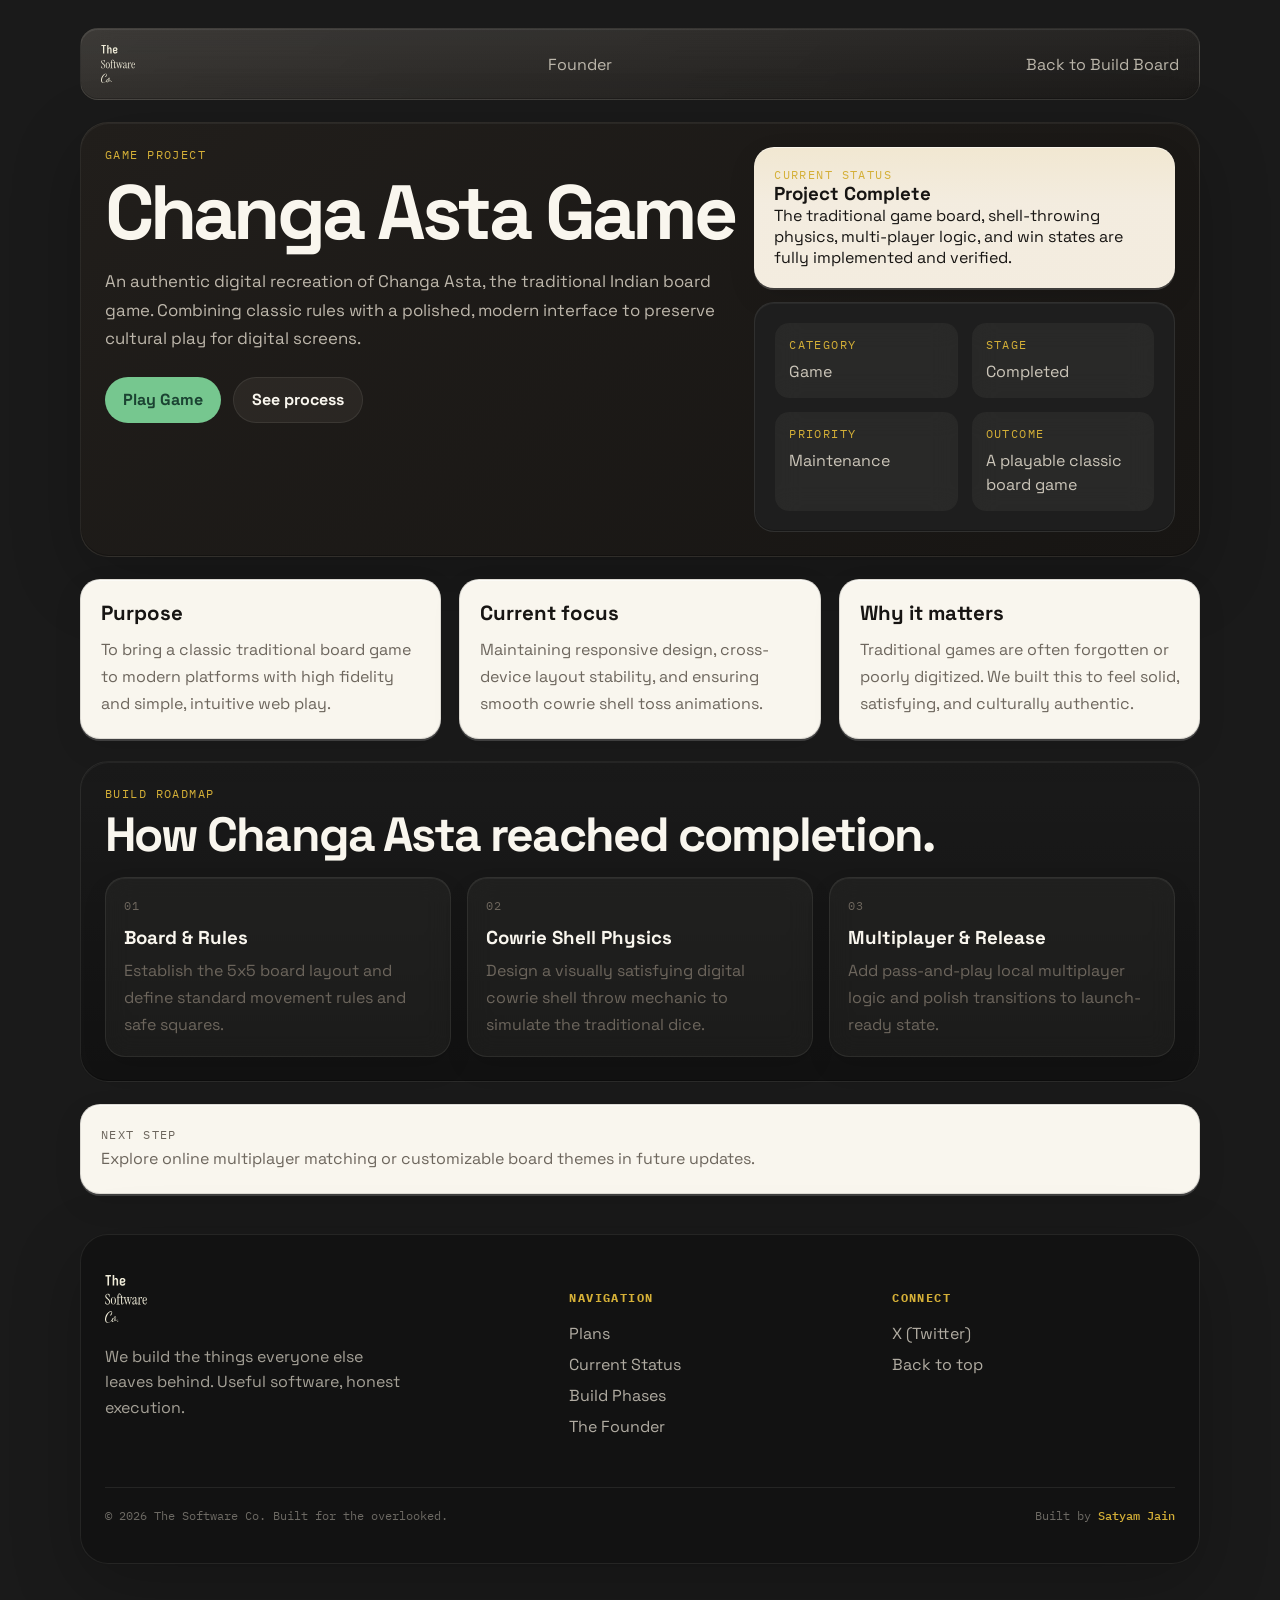
==== projects/changa-asta.html @ 9b9b8d7f "Add files via upload" ====
<!DOCTYPE html>
<html lang="en">
<head>
  <meta charset="UTF-8">
  <meta name="viewport" content="width=device-width, initial-scale=1.0">
  <title>Changa Asta Game | The Software Co.</title>
  <link rel="preconnect" href="https://fonts.googleapis.com">
  <link rel="preconnect" href="https://fonts.gstatic.com" crossorigin>
  <link href="https://fonts.googleapis.com/css2?family=Space+Grotesk:wght@400;500;700&family=IBM+Plex+Mono:wght@400;500&display=swap" rel="stylesheet">
  <link rel="icon" type="image/svg+xml" href="../logo.svg">
  <link rel="stylesheet" href="project.css">
</head>
<body>
  <div class="page">
    <nav class="topbar">
      <a class="brand" href="../index.html"><img src="../logo.svg" alt="The Software Co."></a>
      <a class="back-link" href="../founder.html">Founder</a> <a class="back-link" href="../index.html#status">Back to Build Board</a>
    </nav>
    <header class="hero">
      <section class="hero-copy">
        <p class="eyebrow">Game Project</p>
        <h1>Changa Asta Game</h1>
        <p class="description">An authentic digital recreation of Changa Asta, the traditional Indian board game. Combining classic rules with a polished, modern interface to preserve cultural play for digital screens.</p>
        <div class="hero-actions">
          <a class="button button-primary" href="https://changaasta.pages.dev" target="_blank" style="background: #76c78f; color: #1b4332; text-decoration: none;">Play Game</a>
          <a class="button button-secondary" href="../index.html#phases">See process</a>
        </div>
      </section>
      <aside class="hero-side">
        <div class="status-card">
          <p class="meta-label">Current status</p>
          <h3>Project Complete</h3>
          <p>The traditional game board, shell-throwing physics, multi-player logic, and win states are fully implemented and verified.</p>
        </div>
        <div class="meta-card">
          <div class="meta-grid">
            <div class="meta-item"><p class="meta-label">Category</p><p class="meta-value">Game</p></div>
            <div class="meta-item"><p class="meta-label">Stage</p><p class="meta-value">Completed</p></div>
            <div class="meta-item"><p class="meta-label">Priority</p><p class="meta-value">Maintenance</p></div>
            <div class="meta-item"><p class="meta-label">Outcome</p><p class="meta-value">A playable classic board game</p></div>
          </div>
        </div>
      </aside>
    </header>
    <section class="detail-grid">
      <article class="content-card"><h3>Purpose</h3><p>To bring a classic traditional board game to modern platforms with high fidelity and simple, intuitive web play.</p></article>
      <article class="content-card"><h3>Current focus</h3><p>Maintaining responsive design, cross-device layout stability, and ensuring smooth cowrie shell toss animations.</p></article>
      <article class="content-card"><h3>Why it matters</h3><p>Traditional games are often forgotten or poorly digitized. We built this to feel solid, satisfying, and culturally authentic.</p></article>
    </section>
    <section class="roadmap">
      <div class="section-header"><p class="section-kicker">Build roadmap</p><h2>How Changa Asta reached completion.</h2></div>
      <div class="roadmap-grid">
        <article class="roadmap-step"><p class="step-label">01</p><h3>Board & Rules</h3><p>Establish the 5x5 board layout and define standard movement rules and safe squares.</p></article>
        <article class="roadmap-step"><p class="step-label">02</p><h3>Cowrie Shell Physics</h3><p>Design a visually satisfying digital cowrie shell throw mechanic to simulate the traditional dice.</p></article>
        <article class="roadmap-step"><p class="step-label">03</p><h3>Multiplayer & Release</h3><p>Add pass-and-play local multiplayer logic and polish transitions to launch-ready state.</p></article>
      </div>
    </section>
    <section class="next-step"><p class="meta-label">Next step</p><p>Explore online multiplayer matching or customizable board themes in future updates.</p></section>
  
    <footer class="site-footer">
      <div class="footer-grid">
        <div class="footer-brand">
          <img src="../logo.svg" alt="The Software Co." style="height: 48px; margin-bottom: 16px;">
          <p>We build the things everyone else leaves behind. Useful software, honest execution.</p>
        </div>
        <div class="footer-col">
          <h4>Navigation</h4>
          <ul class="footer-links">
            <li><a href="../index.html#plans">Plans</a></li>
            <li><a href="../index.html#status">Current Status</a></li>
            <li><a href="../index.html#phases">Build Phases</a></li>
            <li><a href="../founder.html">The Founder</a></li>
          </ul>
        </div>
        <div class="footer-col">
          <h4>Connect</h4>
          <ul class="footer-links">
            <li><a href="https://x.com/thesatyamjain" target="_blank">X (Twitter)</a></li>
            <li><a href="../index.html#top">Back to top</a></li>
          </ul>
        </div>
      </div>
      <div class="footer-bottom">
        <p>© 2026 The Software Co. Built for the overlooked.</p>
        <p>Built by <a href="../founder.html">Satyam Jain</a></p>
      </div>
    </footer>
</div>
</body>
</html>
---- projects/project.css ----
:root {
  --bg: #1A1A1A;
  --panel: #121212;
  --panel-soft: #1E1E1E;
  --surface: #F9F6EE;
  --surface-soft: #F5F2EA;
  --text: #171513;
  --text-inverse: #F9F6EE;
  --muted: #6d665d;
  --line: rgba(23, 21, 19, 0.12);
  --line-inverse: rgba(249, 246, 238, 0.08);
  --gold: #D4AF37;
  --radius-xl: 28px;
  --radius-lg: 20px;
  --radius-md: 14px;
  --shadow: 0 22px 70px rgba(0, 0, 0, 0.22);
}

* {
  box-sizing: border-box;
}

body {
  margin: 0;
  min-height: 100vh;
  font-family: "Space Grotesk", "Trebuchet MS", sans-serif;
  color: var(--text-inverse);
  background: var(--bg);
}

a {
  color: inherit;
}

.page {
  width: min(1120px, calc(100% - 32px));
  margin: 0 auto;
  padding: 28px 0 40px;
}

.topbar,
.hero,
.detail-grid,
.roadmap,
.next-step {
  margin-bottom: 22px;
}

.topbar {
  display: flex;
  justify-content: space-between;
  align-items: center;
  gap: 16px;
  padding: 16px 20px;
  border: 1px solid var(--line-inverse);
  border-radius: 18px;
  background:
    linear-gradient(180deg, rgba(255, 255, 255, 0.05), rgba(255, 255, 255, 0.01)),
    linear-gradient(135deg, rgba(66, 62, 57, 0.62), rgba(24, 22, 20, 0.72));
  backdrop-filter: blur(16px);
  box-shadow:
    inset 0 1px 0 rgba(255, 255, 255, 0.08),
    inset 0 -1px 0 rgba(0, 0, 0, 0.22);
}

.brand,
.back-link {
  text-decoration: none;
}

.brand {
  height: 38px;
  display: flex;
  align-items: center;
  transition: opacity 0.2s ease;
}

.brand:hover {
  opacity: 0.85;
}

.brand img {
  height: 100%;
  width: auto;
}

.back-link {
  color: rgba(245, 238, 223, 0.72);
}

.hero {
  position: relative;
  display: grid;
  grid-template-columns: 1.2fr 0.8fr;
  gap: 18px;
  padding: 24px;
  border: 1px solid var(--line-inverse);
  border-radius: var(--radius-xl);
  background: linear-gradient(145deg, #211e1b, #171513);
  box-shadow: var(--shadow);
  backdrop-filter: blur(16px);
}

.hero::before,
.roadmap::before {
  content: "";
  position: absolute;
  inset: 0;
  border-radius: inherit;
  pointer-events: none;
  box-shadow:
    inset 0 1px 0 rgba(255, 255, 255, 0.05),
    inset 0 -1px 0 rgba(0, 0, 0, 0.28);
}

.eyebrow,
.meta-label,
.section-kicker,
.step-label {
  font-family: "IBM Plex Mono", monospace;
  font-size: 0.74rem;
  letter-spacing: 0.12em;
  text-transform: uppercase;
  color: var(--gold);
}

h1,
h2,
h3,
p {
  margin: 0;
}

h1 {
  margin-top: 14px;
  font-size: clamp(2.8rem, 6vw, 5rem);
  line-height: 0.95;
  letter-spacing: -0.05em;
}

.hero-copy p.description {
  max-width: 56ch;
  margin-top: 18px;
  color: rgba(245, 238, 223, 0.74);
  font-size: 1.05rem;
  line-height: 1.7;
}

.hero-actions {
  display: flex;
  gap: 12px;
  flex-wrap: wrap;
  margin-top: 24px;
}

.button {
  display: inline-flex;
  align-items: center;
  justify-content: center;
  min-height: 46px;
  padding: 0 18px;
  border-radius: 999px;
  text-decoration: none;
  font-weight: 700;
}

.button-primary {
  color: #171513;
  background: var(--gold);
}

.button-secondary {
  color: var(--text-inverse);
  border: 1px solid var(--line-inverse);
  background: rgba(245, 238, 223, 0.06);
}

.hero-side {
  display: grid;
  gap: 14px;
}

.status-card,
.meta-card,
.content-card,
.next-step {
  position: relative;
  padding: 20px;
  border-radius: var(--radius-lg);
  background: var(--surface);
  color: var(--text);
  box-shadow:
    inset 0 1px 0 rgba(255, 255, 255, 0.55),
    0 10px 30px rgba(0, 0, 0, 0.08),
    0 2px 0 rgba(255, 255, 255, 0.18);
  transition: transform 0.28s ease, box-shadow 0.28s ease;
}

.status-card:hover,
.content-card:hover,
.next-step:hover {
  transform: translateY(-4px);
  box-shadow:
    inset 0 1px 0 rgba(255, 255, 255, 0.6),
    0 16px 36px rgba(0, 0, 0, 0.12),
    0 2px 0 rgba(255, 255, 255, 0.2);
}

.status-card {
  background:
    linear-gradient(180deg, rgba(200, 155, 60, 0.16), rgba(243, 236, 223, 0.98) 40%),
    var(--surface);
}

.meta-card {
  background: var(--panel-soft);
  color: var(--text-inverse);
  border: 1px solid var(--line-inverse);
  box-shadow:
    inset 0 1px 0 rgba(255, 255, 255, 0.05),
    inset 0 -1px 0 rgba(0, 0, 0, 0.22);
}

.meta-grid {
  display: grid;
  grid-template-columns: repeat(2, minmax(0, 1fr));
  gap: 14px;
}

.meta-item {
  padding: 14px;
  border-radius: var(--radius-md);
  background: rgba(245, 238, 223, 0.05);
  backdrop-filter: blur(12px);
}

.meta-value {
  margin-top: 8px;
  color: rgba(245, 238, 223, 0.8);
  line-height: 1.5;
}

.detail-grid {
  display: grid;
  grid-template-columns: repeat(auto-fit, minmax(280px, 1fr));
  gap: 18px;
}

.content-card {
  border: 1px solid var(--line);
}

.content-card h3 {
  margin-bottom: 10px;
  font-size: 1.28rem;
}

.content-card p,
.content-card li,
.next-step p,
.roadmap-step p {
  color: var(--muted);
  line-height: 1.7;
}

.roadmap {
  position: relative;
  padding: 24px;
  border: 1px solid var(--line-inverse);
  border-radius: var(--radius-xl);
  background:
    linear-gradient(180deg, rgba(255, 255, 255, 0.03), transparent 100%),
    var(--panel);
  backdrop-filter: blur(16px);
}

.section-header {
  margin-bottom: 18px;
}

.section-header h2 {
  margin-top: 10px;
  font-size: clamp(1.8rem, 4vw, 3rem);
  line-height: 1;
  letter-spacing: -0.04em;
}

.roadmap-grid {
  display: grid;
  grid-template-columns: repeat(auto-fit, minmax(280px, 1fr));
  gap: 16px;
}

.roadmap-step {
  position: relative;
  padding: 18px;
  border: 1px solid var(--line-inverse);
  border-radius: var(--radius-lg);
  background: rgba(245, 238, 223, 0.04);
  backdrop-filter: blur(12px);
  box-shadow:
    inset 0 1px 0 rgba(255, 255, 255, 0.05),
    0 12px 24px rgba(0, 0, 0, 0.1);
  transition: transform 0.28s ease, box-shadow 0.28s ease;
}

.roadmap-step:hover {
  transform: translateY(-4px);
  box-shadow:
    inset 0 1px 0 rgba(255, 255, 255, 0.07),
    0 16px 30px rgba(0, 0, 0, 0.14);
}

.roadmap-step h3 {
  margin: 10px 0 8px;
}

.next-step {
  border: 1px solid var(--line);
}

@media (max-width: 900px) {
  .hero {
    grid-template-columns: 1fr;
  }
}

@media (max-width: 640px) {
  .page {
    width: min(100% - 20px, 1120px);
    padding-top: 12px;
  }

  .topbar {
    flex-direction: column;
    align-items: flex-start;
  }

  .meta-grid {
    grid-template-columns: 1fr;
  }

  h1 {
    font-size: clamp(2.3rem, 14vw, 4rem);
  }

  .button {
    width: 100%;
  }
}



/* Footer Styles */
.site-footer {
  margin-top: 40px;
  padding: 40px 24px;
  border: 1px solid var(--line-inverse);
  border-radius: var(--radius-xl);
  background: var(--panel);
  backdrop-filter: blur(16px);
  box-shadow: var(--shadow);
}

.footer-grid {
  display: grid;
  grid-template-columns: 1.5fr 1fr 1fr;
  gap: 40px;
}

.footer-brand h3 {
  font-size: 1.4rem;
  font-weight: 700;
  color: var(--text-inverse);
  margin-bottom: 10px;
}

.footer-brand p {
  color: rgba(245, 238, 223, 0.65);
  line-height: 1.6;
  max-width: 30ch;
}

.footer-col h4 {
  font-family: 'IBM Plex Mono', monospace;
  font-size: 0.74rem;
  letter-spacing: 0.12em;
  text-transform: uppercase;
  color: var(--gold);
  margin-bottom: 18px;
}

.footer-links {
  list-style: none;
  padding: 0;
  margin: 0;
}

.footer-links li {
  margin-bottom: 10px;
}

.footer-links a {
  color: rgba(245, 238, 223, 0.7);
  text-decoration: none;
  transition: color 0.2s ease;
}

.footer-links a:hover {
  color: var(--text-inverse);
}

.footer-bottom {
  margin-top: 40px;
  padding-top: 20px;
  border-top: 1px solid var(--line-inverse);
  display: flex;
  justify-content: space-between;
  align-items: center;
  flex-wrap: wrap;
  gap: 16px;
}

.footer-bottom p {
  font-family: 'IBM Plex Mono', monospace;
  font-size: 0.75rem;
  color: rgba(245, 238, 223, 0.4);
}

.footer-bottom a {
  color: var(--gold);
  text-decoration: none;
  font-weight: 500;
}

@media (max-width: 850px) {
  .footer-grid {
    grid-template-columns: 1fr 1fr;
  }
}

@media (max-width: 600px) {
  .footer-grid {
    grid-template-columns: 1fr;
    gap: 28px;
  }
}
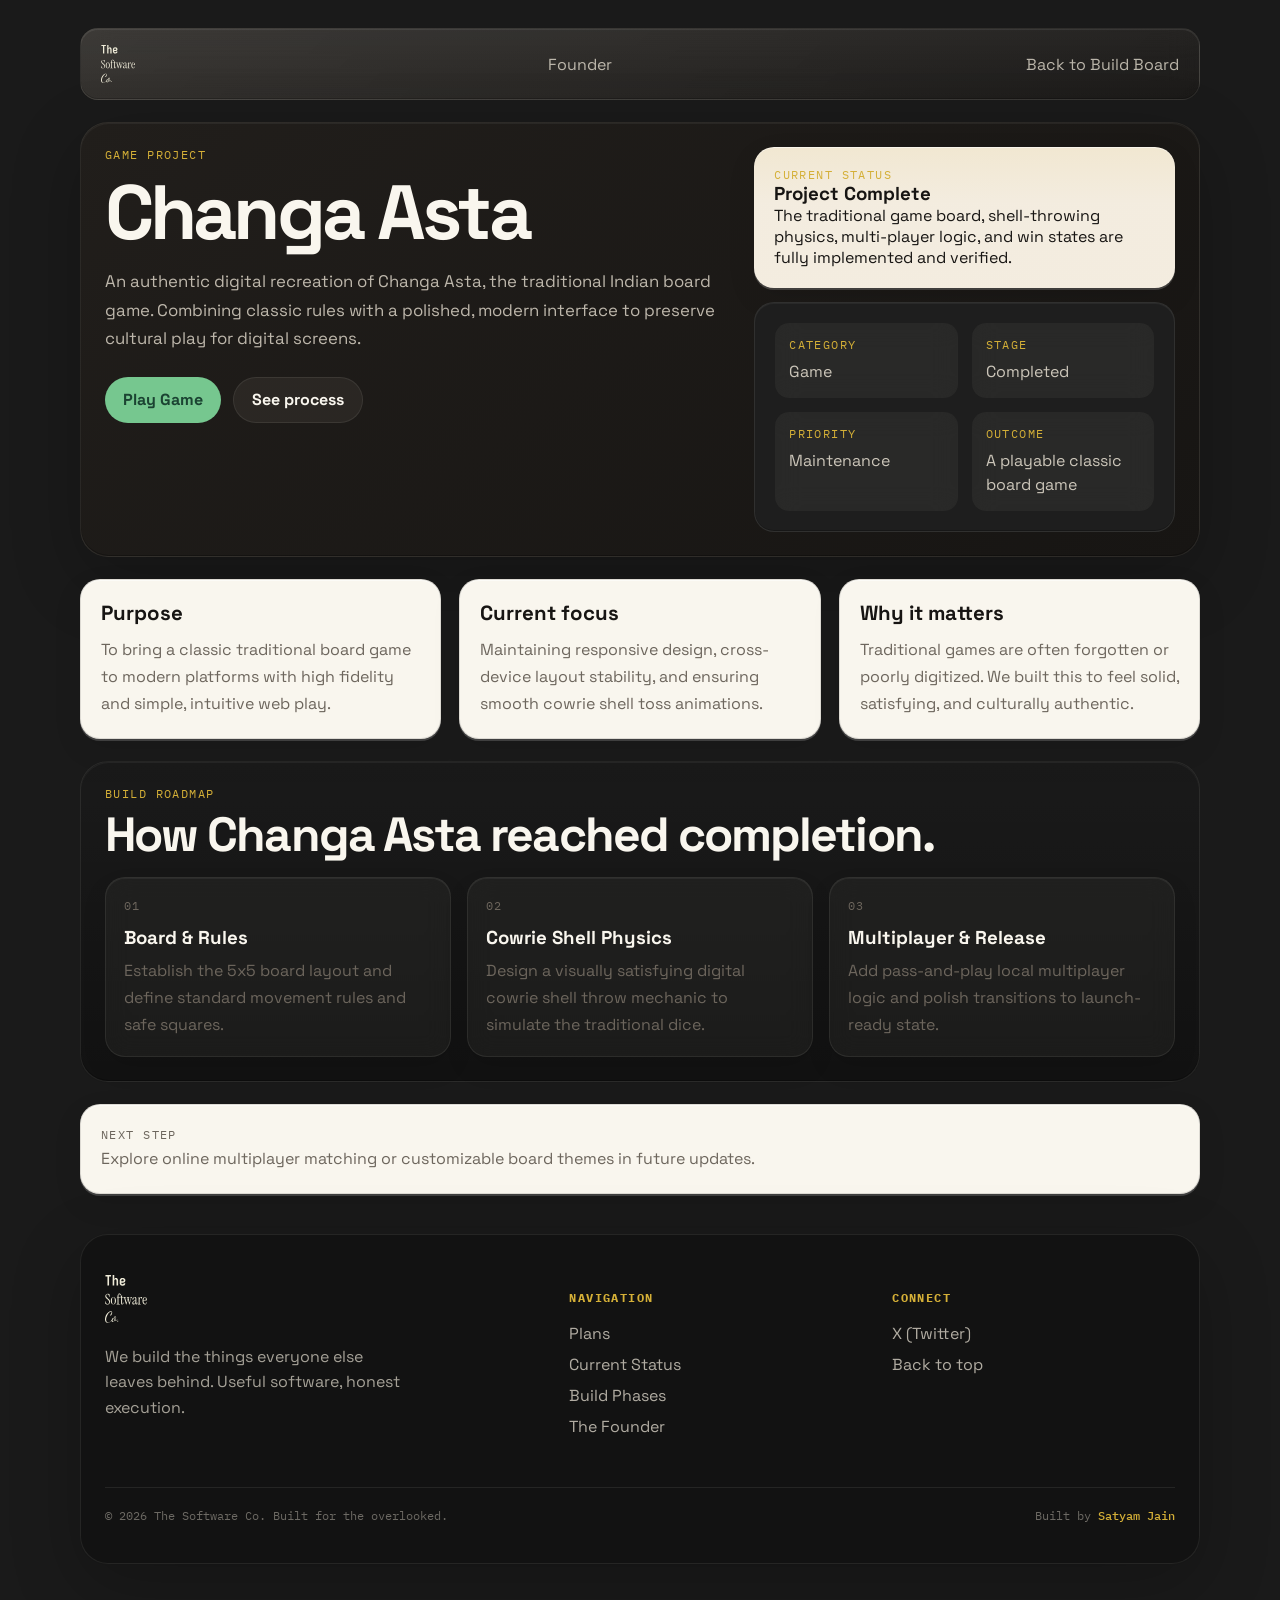
==== commit a6c87e64: "Add files via upload" ====
--- a/projects/changa-asta.html
+++ b/projects/changa-asta.html
@@ -3,7 +3,7 @@
 <head>
   <meta charset="UTF-8">
   <meta name="viewport" content="width=device-width, initial-scale=1.0">
-  <title>Changa Asta Game | The Software Co.</title>
+  <title>Changa Asta | The Software Co.</title>
   <link rel="preconnect" href="https://fonts.googleapis.com">
   <link rel="preconnect" href="https://fonts.gstatic.com" crossorigin>
   <link href="https://fonts.googleapis.com/css2?family=Space+Grotesk:wght@400;500;700&family=IBM+Plex+Mono:wght@400;500&display=swap" rel="stylesheet">
@@ -19,7 +19,7 @@
     <header class="hero">
       <section class="hero-copy">
         <p class="eyebrow">Game Project</p>
-        <h1>Changa Asta Game</h1>
+        <h1>Changa Asta</h1>
         <p class="description">An authentic digital recreation of Changa Asta, the traditional Indian board game. Combining classic rules with a polished, modern interface to preserve cultural play for digital screens.</p>
         <div class="hero-actions">
           <a class="button button-primary" href="https://changaasta.pages.dev" target="_blank" style="background: #76c78f; color: #1b4332; text-decoration: none;">Play Game</a>
